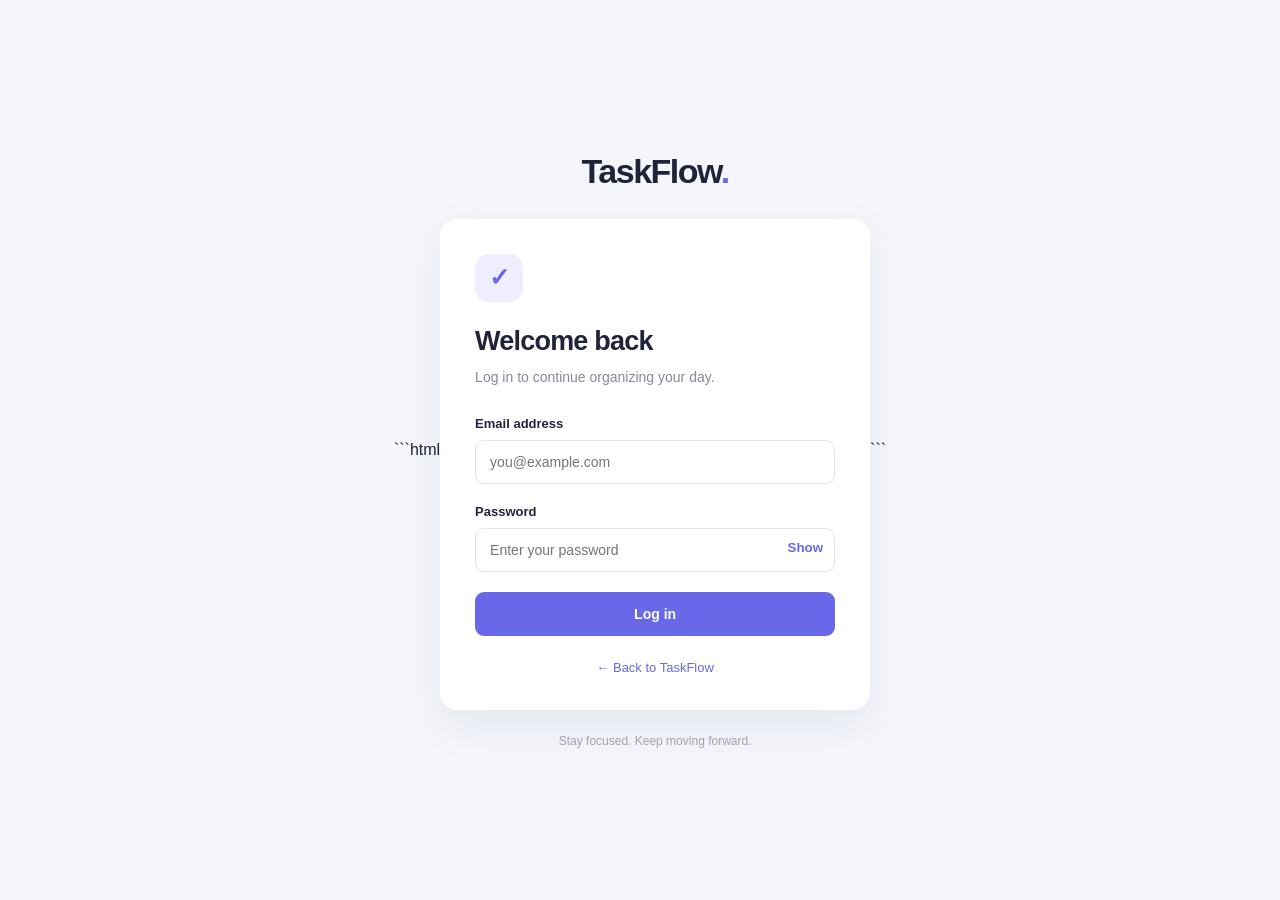
==== login.html @ 3f0fb53b "Add login page UI" ====
```html
<!DOCTYPE html>
<html lang="en">
<head>
    <meta charset="UTF-8">
    <meta name="viewport" content="width=device-width, initial-scale=1.0">
    <title>Login | TaskFlow</title>
    <link rel="stylesheet" href="login.css">
</head>
<body>
    <main class="login-container">
        <a href="index.html" class="brand">TaskFlow<span>.</span></a>

        <div class="login-card">
            <div class="icon">✓</div>

            <h1>Welcome back</h1>
            <p class="subtitle">Log in to continue organizing your day.</p>

            <form id="login-form">
                <label for="email">Email address</label>
                <input
                    type="email"
                    id="email"
                    placeholder="you@example.com"
                    autocomplete="username"
                    required
                >

                <label for="password">Password</label>
                <div class="password-wrapper">
                    <input
                        type="password"
                        id="password"
                        placeholder="Enter your password"
                        autocomplete="current-password"
                        required
                        minlength="8"
                    >
                    <button type="button" id="toggle-password">
                        Show
                    </button>
                </div>

                <button type="submit" class="login-button">Log in</button>

                <p id="message" role="status"></p>
            </form>

            <p class="back-link">
                <a href="index.html">← Back to TaskFlow</a>
            </p>
        </div>

        <p class="footer">Stay focused. Keep moving forward.</p>
    </main>

    <script src="login.js"></script>
</body>
</html>
```
---- login.css ----
* {
    box-sizing: border-box;
    margin: 0;
    padding: 0;
}

body {
    min-height: 100vh;
    font-family: Arial, sans-serif;
    background: #f4f6fb;
    color: #20243a;
    display: flex;
    justify-content: center;
    align-items: center;
    padding: 24px;
}

.login-container {
    width: 100%;
    max-width: 430px;
}

.brand {
    display: block;
    text-align: center;
    font-size: 34px;
    font-weight: bold;
    letter-spacing: -1.5px;
    color: #20243a;
    text-decoration: none;
    margin-bottom: 28px;
}

.brand span {
    color: #6868e8;
}

.login-card {
    background: white;
    padding: 35px;
    border-radius: 18px;
    box-shadow: 0 15px 45px rgba(35, 40, 80, 0.07);
}

.icon {
    width: 48px;
    height: 48px;
    display: grid;
    place-items: center;
    border-radius: 14px;
    background: #eeeeff;
    color: #6868e8;
    font-size: 25px;
    font-weight: bold;
    margin-bottom: 24px;
}

h1 {
    font-size: 27px;
    letter-spacing: -0.8px;
}

.subtitle {
    color: #85899b;
    font-size: 14px;
    line-height: 1.6;
    margin-top: 9px;
    margin-bottom: 28px;
}

form label {
    display: block;
    font-size: 13px;
    font-weight: bold;
    margin-bottom: 9px;
}

form input {
    width: 100%;
    padding: 13px 14px;
    border: 1px solid #e2e5ef;
    border-radius: 9px;
    outline: none;
    font-size: 14px;
    margin-bottom: 20px;
}

form input:focus {
    border-color: #6868e8;
    box-shadow: 0 0 0 3px rgba(104, 104, 232, 0.1);
}

.password-wrapper {
    position: relative;
}

.password-wrapper input {
    padding-right: 65px;
}

#toggle-password {
    position: absolute;
    right: 12px;
    top: 12px;
    background: none;
    border: none;
    color: #6868e8;
    font-weight: bold;
    cursor: pointer;
}

.login-button {
    width: 100%;
    border: none;
    border-radius: 9px;
    background: #6868e8;
    color: white;
    padding: 14px;
    font-size: 14px;
    font-weight: bold;
    cursor: pointer;
    transition: background 0.2s;
}

.login-button:hover {
    background: #5252cc;
}

#message {
    font-size: 13px;
    margin-top: 15px;
    line-height: 1.5;
}

.back-link {
    text-align: center;
    margin-top: 24px;
    font-size: 13px;
}

.back-link a {
    color: #6868e8;
    text-decoration: none;
}

.back-link a:hover {
    text-decoration: underline;
}

.footer {
    text-align: center;
    color: #a0a3b1;
    font-size: 12px;
    margin-top: 24px;
}

@media (max-width: 480px) {
    .login-card {
        padding: 25px 20px;
    }
}
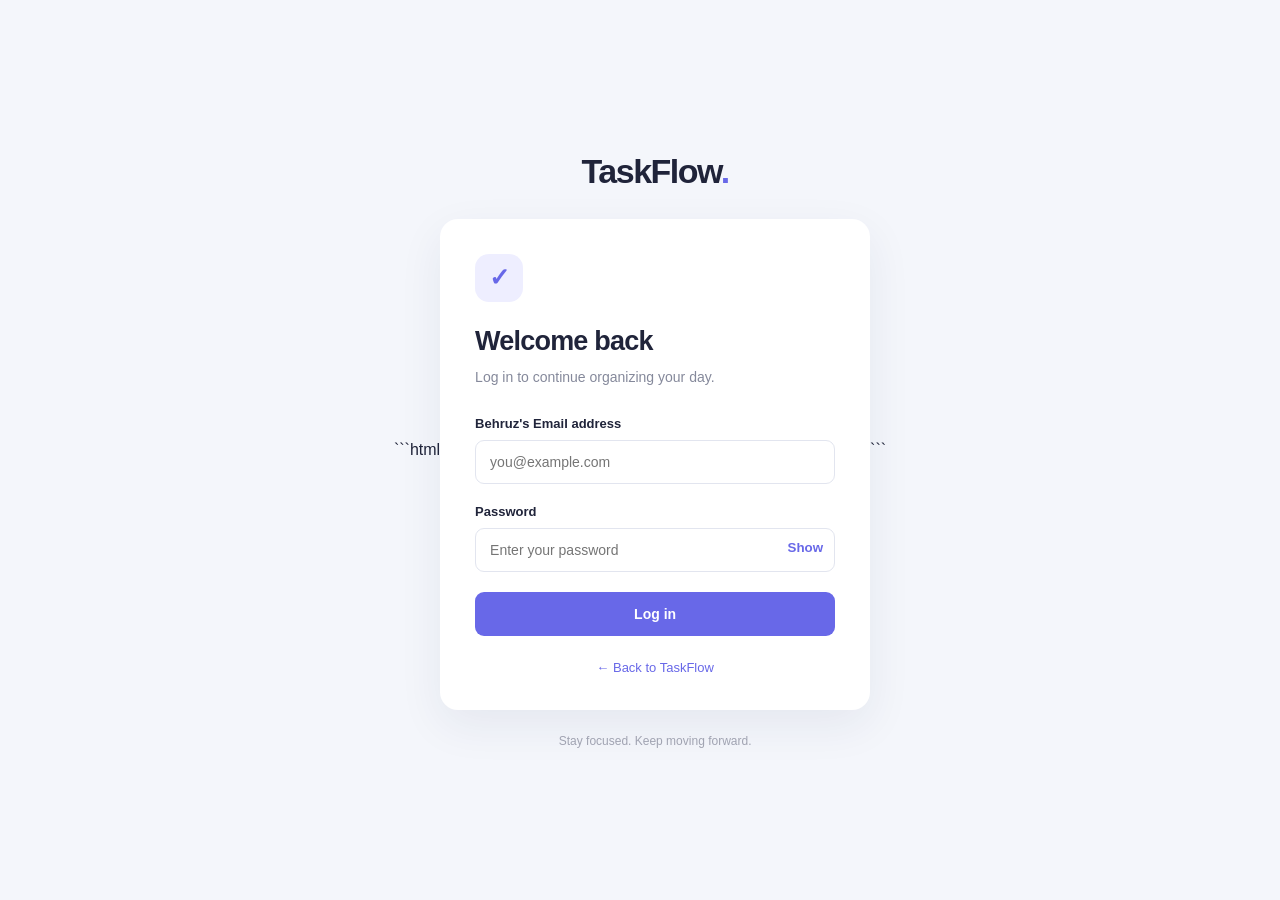
==== commit 500a15dc: "Upadet email adress on login page" ====
--- a/login.html
+++ b/login.html
@@ -18,7 +18,7 @@
             <p class="subtitle">Log in to continue organizing your day.</p>
 
             <form id="login-form">
-                <label for="email">Email address</label>
+                <label for="email"> Behruz's Email address</label>
                 <input
                     type="email"
                     id="email"
